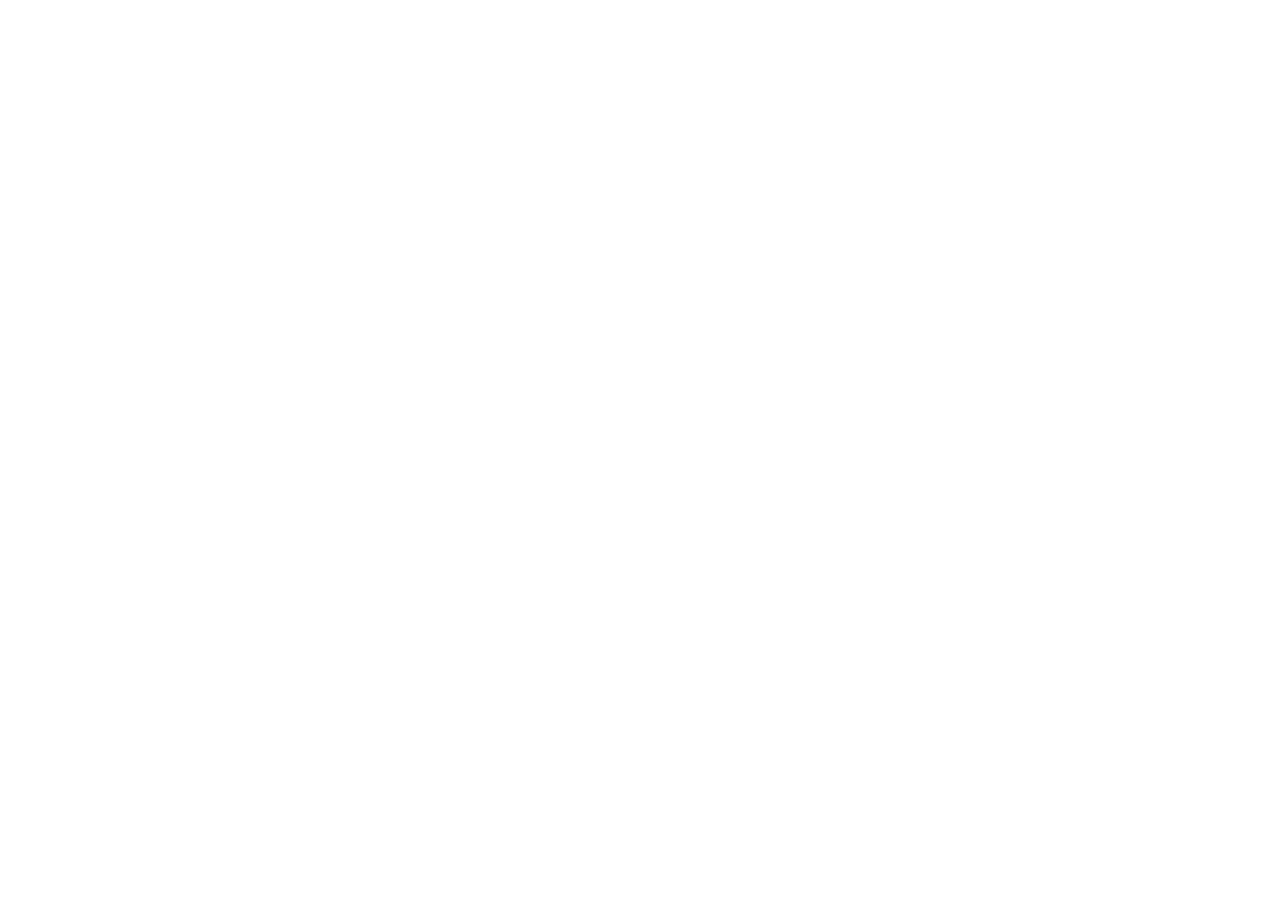
==== MProject_code/index.html @ 2da3b0a9 "First bubble chart" ====
<!DOCTYPE html>
<html lang='fr'>

<head>
  <meta charset="utf-8">
  <title>French names (D3)</title>
  <!--script type="text/javascript" src="js/d3/d3.js"></script-->
  <script type="text/javascript" src="js/d3v4/d3.js"></script>
  <!--style type="text/css">
    div.bar {
      display: inline-block;
      width: 20px;
      height: 75px;
      /* Gets overridden by D3-assigned height below */
      margin-right: 2px;
      background-color: teal;
    }
  </style-->
</head>

<body>
  <script type="text/javascript" src="js/france_names.js"></script>
</body>

</html>
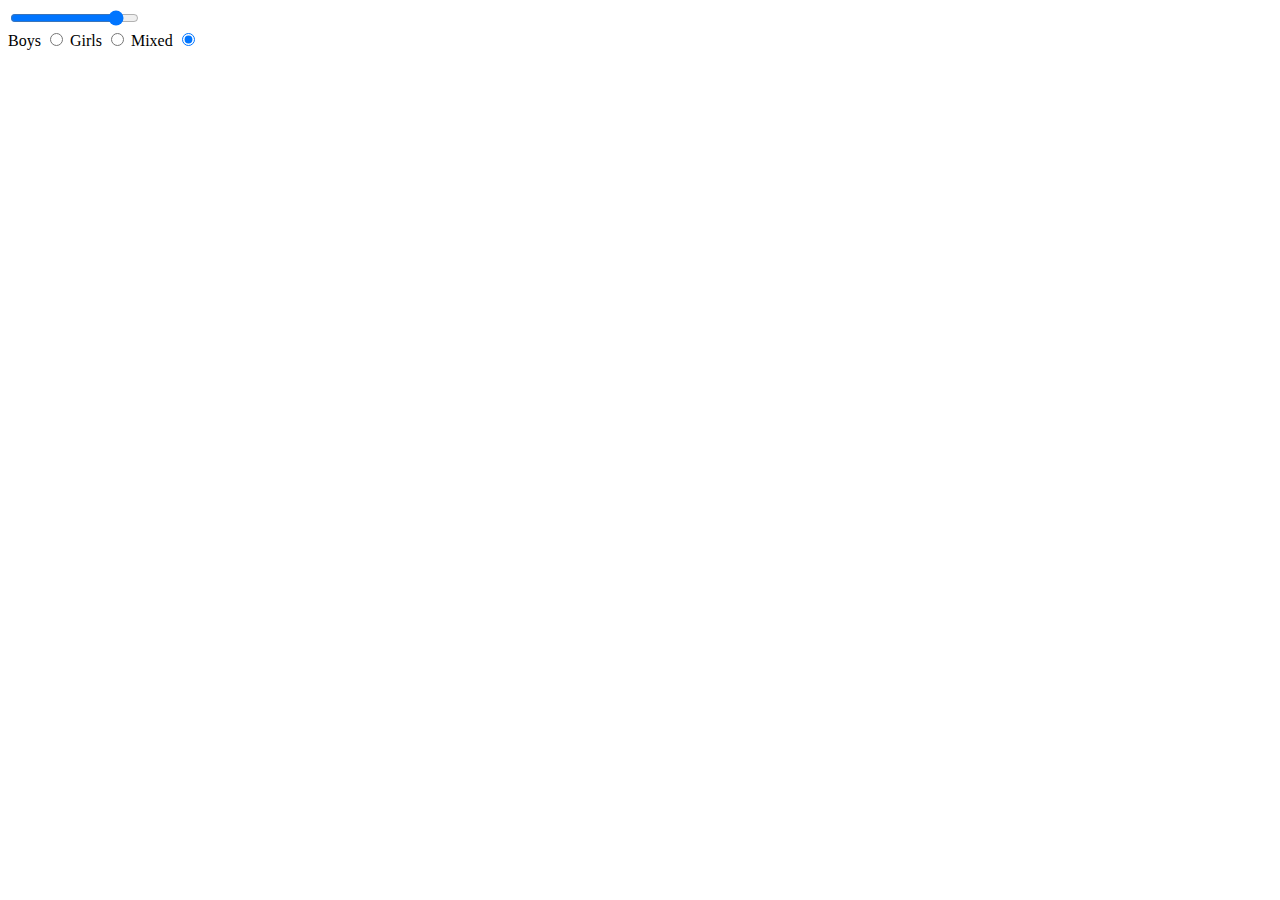
==== commit c2aea682: "merge branche Marine" ====
--- a/MProject_code/index.html
+++ b/MProject_code/index.html
@@ -19,6 +19,19 @@
 </head>
 
 <body>
+
+  <form name="ee">
+
+    <input type="range" min="1900" max="2015" value="2000" id="year_range">
+    <div id="div_year"></div>
+    Boys <input type="radio" name="dmc" value="boys" onClick="teste()">
+    Girls <input type="radio" name="dmc" value="girls" onClick="teste()">
+    Mixed <input type="radio" name="dmc" value="mixed" checked onClick="teste()">
+
+
+
+
+  </form>
   <script type="text/javascript" src="js/france_names.js"></script>
 </body>
 
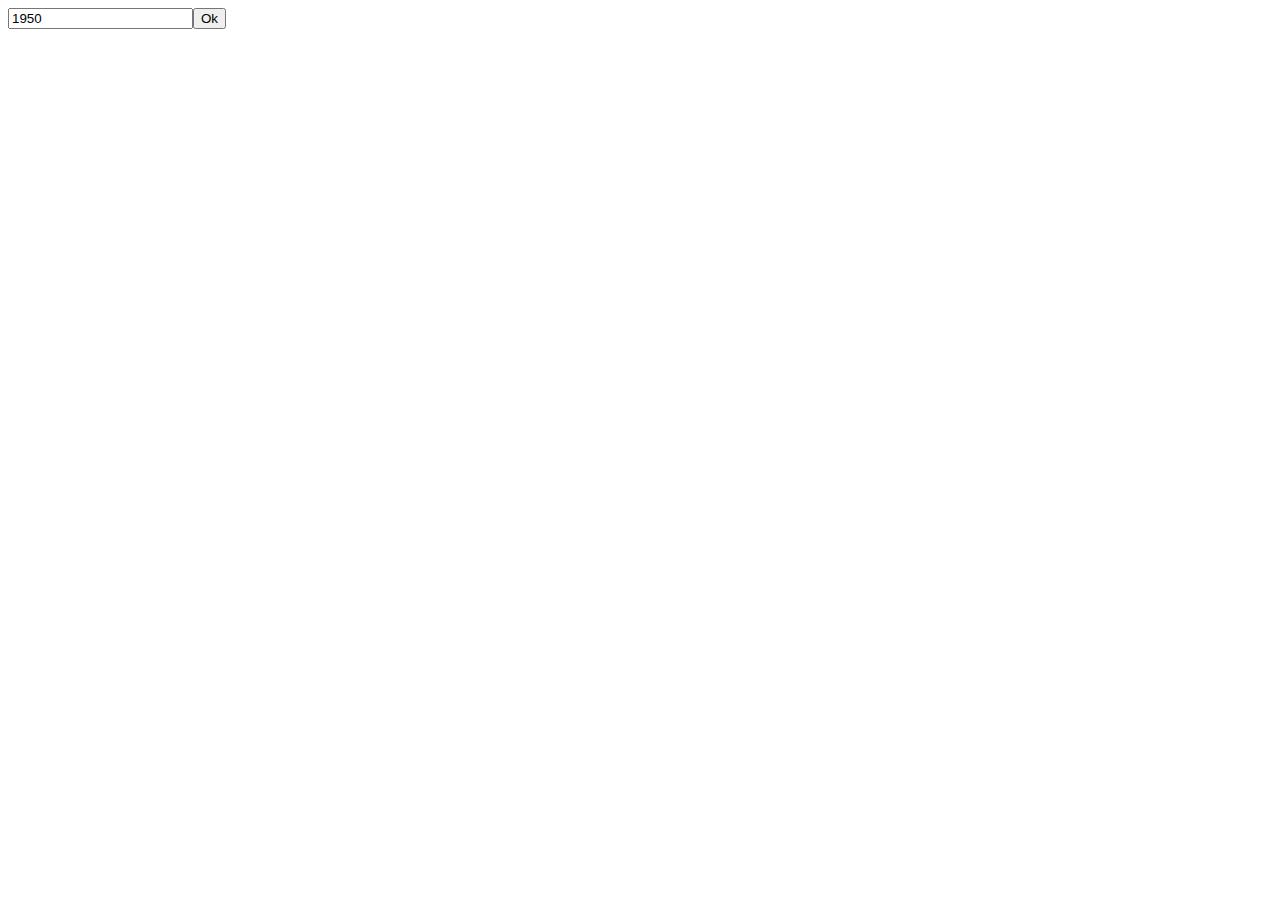
==== commit 52de3509: "optimisations" ====
--- a/MProject_code/index.html
+++ b/MProject_code/index.html
@@ -3,36 +3,20 @@
 
 <head>
   <meta charset="utf-8">
-  <title>French names (D3)</title>
-  <!--script type="text/javascript" src="js/d3/d3.js"></script-->
-  <script type="text/javascript" src="js/d3v4/d3.js"></script>
-  <!--style type="text/css">
-    div.bar {
-      display: inline-block;
-      width: 20px;
-      height: 75px;
-      /* Gets overridden by D3-assigned height below */
-      margin-right: 2px;
-      background-color: teal;
+  <title>Test D3js</title>
+  <script type="text/javascript" src="js/d3/d3.js"></script>
+  <style type="text/css">
+    .circle {
+      fill: #777b06;
     }
-  </style-->
+    .hcircle {
+      fill: #a96c2a;
+    }
+  </style>
 </head>
 
 <body>
-
-  <form name="ee">
-
-    <input type="range" min="1900" max="2015" value="2000" id="year_range">
-    <div id="div_year"></div>
-    Boys <input type="radio" name="dmc" value="boys" onClick="teste()">
-    Girls <input type="radio" name="dmc" value="girls" onClick="teste()">
-    Mixed <input type="radio" name="dmc" value="mixed" checked onClick="teste()">
-
-
-
-
-  </form>
-  <script type="text/javascript" src="js/france_names.js"></script>
+   <script type="text/javascript" src="js/france_names.js"></script>
 </body>
 
 </html>
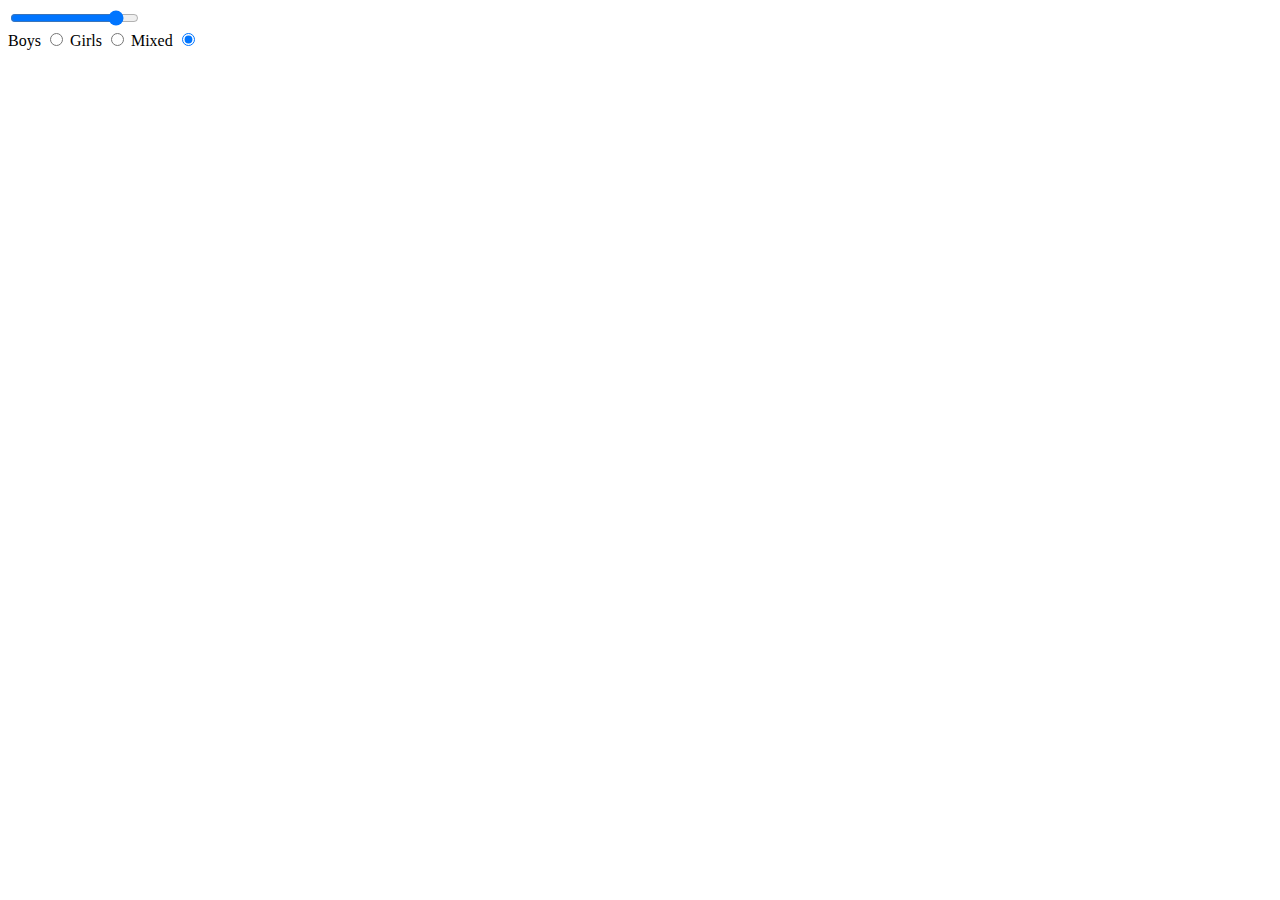
==== commit 29c4729e: "correction couleurs" ====
--- a/MProject_code/index.html
+++ b/MProject_code/index.html
@@ -5,17 +5,28 @@
   <meta charset="utf-8">
   <title>Test D3js</title>
   <script type="text/javascript" src="js/d3/d3.js"></script>
-  <style type="text/css">
+  <!--style type="text/css">
     .circle {
       fill: #777b06;
     }
     .hcircle {
       fill: #a96c2a;
     }
-  </style>
+  </style-->
 </head>
 
 <body>
+  <form>
+    <input type="range" min="1900" max="2015" value="2000" class="slider" id="year_range">
+    <div id="div_year"></div>
+    Boys <input type="radio" name="dmc" value="boys" onClick="update()">
+    Girls <input type="radio" name="dmc" value="girls" onClick="update()">
+    Mixed <input type="radio" name="dmc" value="mixed" checked onClick="update()">
+
+
+
+
+  </form>
    <script type="text/javascript" src="js/france_names.js"></script>
 </body>
 
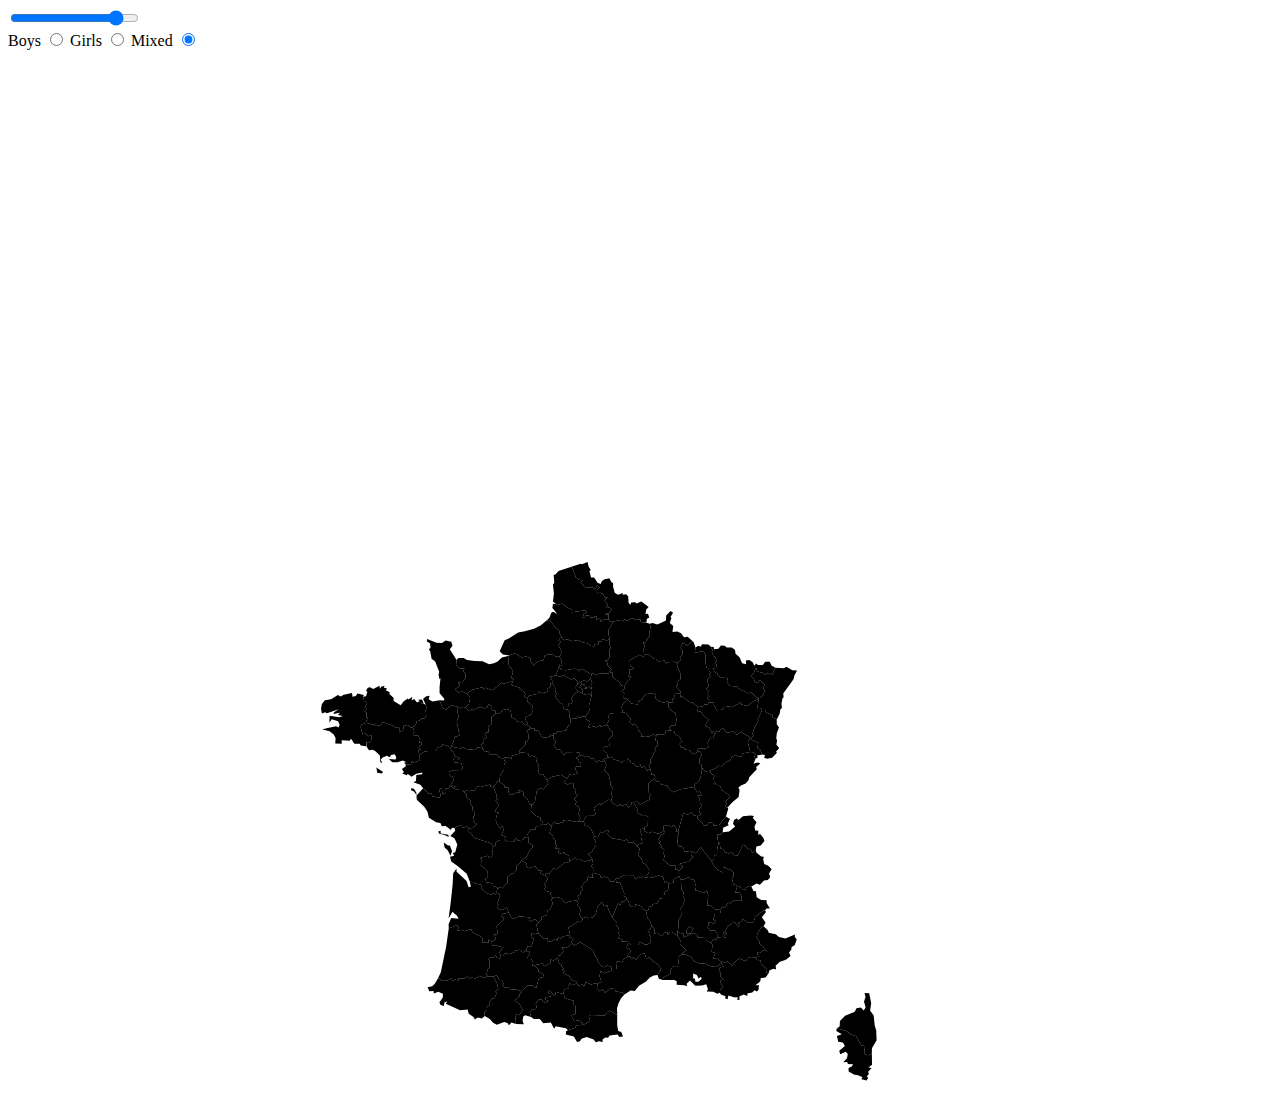
==== commit 722a8349: "merge branches carte de France et bubbles" ====
--- a/MProject_code/index.html
+++ b/MProject_code/index.html
@@ -5,29 +5,26 @@
   <meta charset="utf-8">
   <title>Test D3js</title>
   <script type="text/javascript" src="js/d3/d3.js"></script>
-  <!--style type="text/css">
-    .circle {
-      fill: #777b06;
-    }
-    .hcircle {
-      fill: #a96c2a;
-    }
-  </style-->
+  <script src="js/topojson.v2.min.js"></script>
+  <link rel="stylesheet" href="css/carte-de-france.css">
 </head>
 
 <body>
+  <div id="bubble">
   <form>
     <input type="range" min="1900" max="2015" value="2000" class="slider" id="year_range">
     <div id="div_year"></div>
     Boys <input type="radio" name="dmc" value="boys" onClick="update()">
     Girls <input type="radio" name="dmc" value="girls" onClick="update()">
     Mixed <input type="radio" name="dmc" value="mixed" checked onClick="update()">
-
-
-
-
   </form>
    <script type="text/javascript" src="js/france_names.js"></script>
+ </div>
+
+ <div id="francemap">
+  <script type="text/javascript" src="js/carte-france.js"></script>
+ </div>
+
 </body>
 
 </html>
--- a/MProject_code/css/carte-de-france.css
+++ b/MProject_code/css/carte-de-france.css
@@ -0,0 +1,66 @@
+.department {
+  cursor: pointer;
+  stroke: black;
+  stroke-width: .5px;
+}
+
+.department:hover {
+  stroke: #555;
+  stroke-width: 2px;
+}
+
+div.tooltip {
+  position: absolute;
+  opacity: 0.8;
+  z-index: 1000;
+  text-align: left;
+  border-radius: 4px;
+  padding: 8px;
+  color: #fff;
+  background-color: #000;
+  font: 12px sans-serif;
+  max-width: 300px;
+}
+
+#svgmap {
+  display: block;
+  margin: auto;
+}
+
+/* This product includes color specifications and designs developed by Cynthia Brewer (http://colorbrewer.org/). */
+
+.YlOrRd .q0-9 {
+  fill: rgb(255, 255, 204)
+}
+
+.YlOrRd .q1-9 {
+  fill: rgb(255, 237, 160)
+}
+
+.YlOrRd .q2-9 {
+  fill: rgb(254, 217, 118)
+}
+
+.YlOrRd .q3-9 {
+  fill: rgb(254, 178, 76)
+}
+
+.YlOrRd .q4-9 {
+  fill: rgb(253, 141, 60)
+}
+
+.YlOrRd .q5-9 {
+  fill: rgb(252, 78, 42)
+}
+
+.YlOrRd .q6-9 {
+  fill: rgb(227, 26, 28)
+}
+
+.YlOrRd .q7-9 {
+  fill: rgb(189, 0, 38)
+}
+
+.YlOrRd .q8-9 {
+  fill: rgb(128, 0, 38)
+}
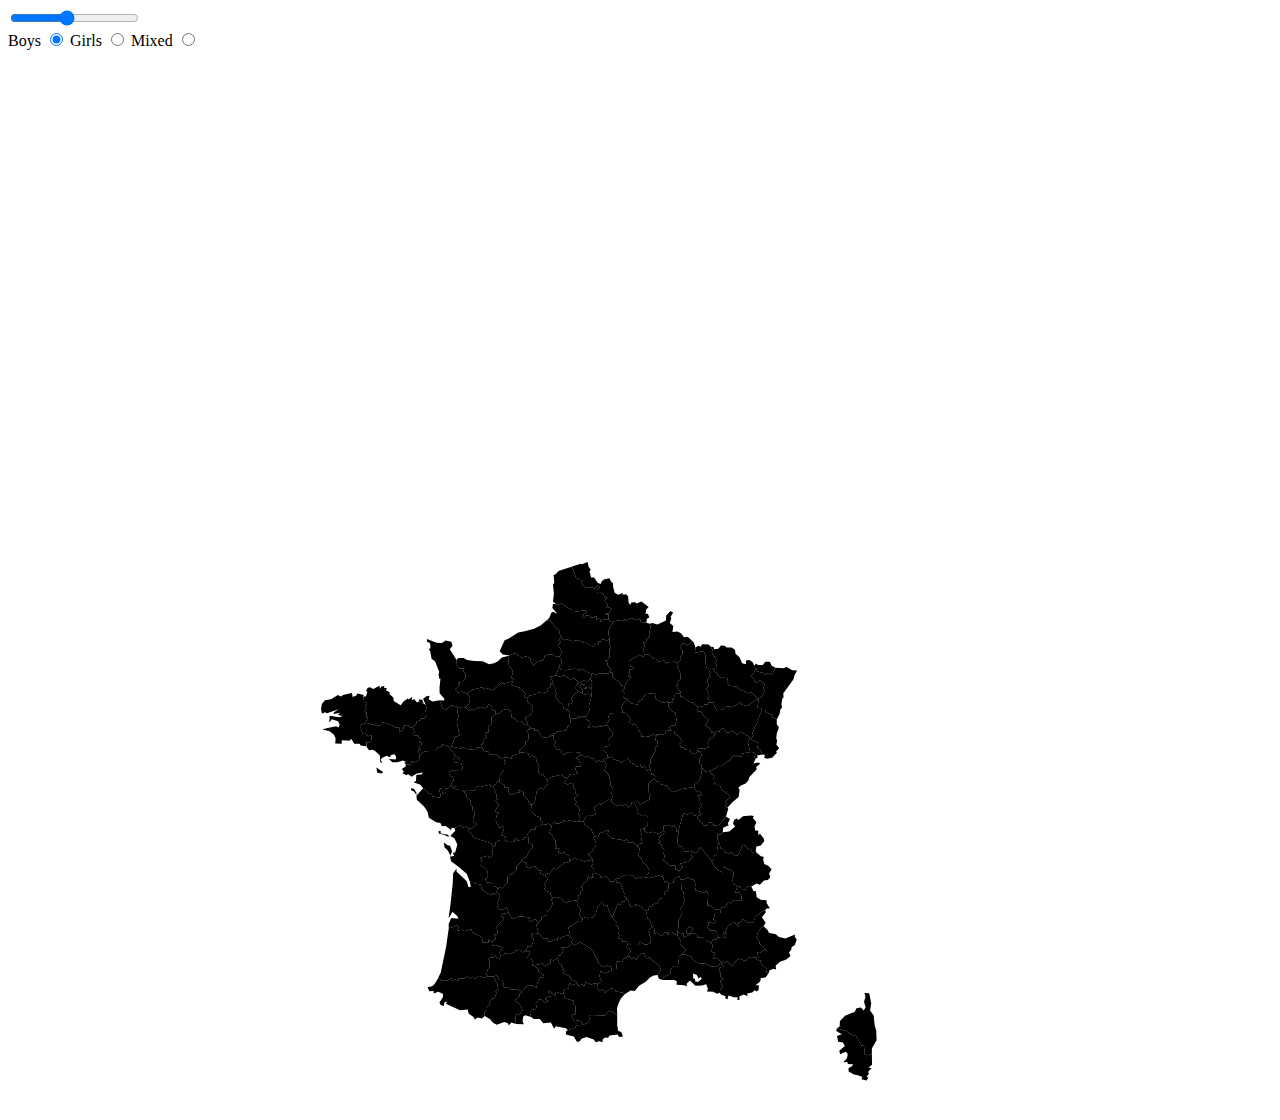
==== commit e0111578: "merge devs Marine" ====
--- a/MProject_code/index.html
+++ b/MProject_code/index.html
@@ -12,11 +12,11 @@
 <body>
   <div id="bubble">
   <form>
-    <input type="range" min="1900" max="2015" value="2000" class="slider" id="year_range">
+    <input type="range" min="1900" max="2015" value="1950" class="slider" id="year_range">
     <div id="div_year"></div>
-    Boys <input type="radio" name="dmc" value="boys" onClick="update()">
+    Boys <input type="radio" name="dmc" value="boys" checked onClick="update()">
     Girls <input type="radio" name="dmc" value="girls" onClick="update()">
-    Mixed <input type="radio" name="dmc" value="mixed" checked onClick="update()">
+    Mixed <input type="radio" name="dmc" value="mixed" onClick="update()">
   </form>
    <script type="text/javascript" src="js/france_names.js"></script>
  </div>
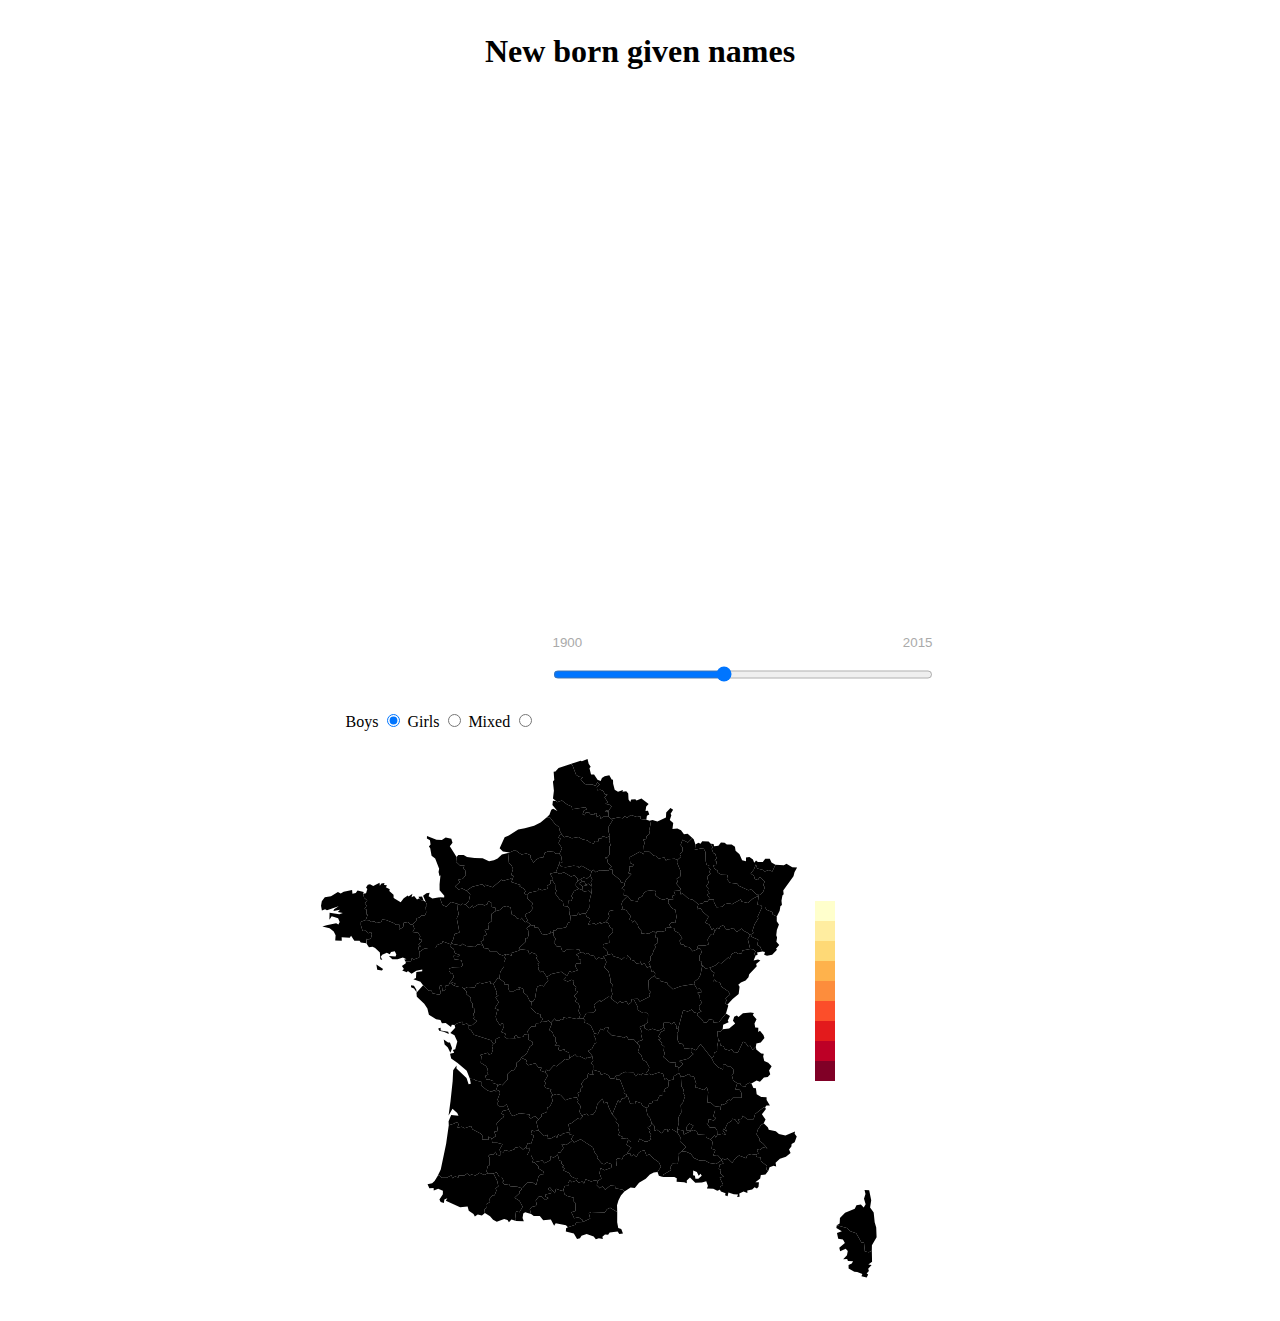
==== commit 9e612c80: "Merge 7f15d6cb73bdb14f32dbff3ad7003eb5bdb017c5 into bd55d0d0fcb208f23544bb13ef1e93b4dbe0055e" ====
--- a/MProject_code/index.html
+++ b/MProject_code/index.html
@@ -3,28 +3,32 @@
 
 <head>
   <meta charset="utf-8">
-  <title>Test D3js</title>
+  <title>French names (D3)</title>
   <script type="text/javascript" src="js/d3/d3.js"></script>
   <script src="js/topojson.v2.min.js"></script>
   <link rel="stylesheet" href="css/carte-de-france.css">
 </head>
 
 <body>
+<div top>
+    <h1>New born given names</h1>
+</div>
   <div id="bubble">
-  <form>
-    <input type="range" min="1900" max="2015" value="1950" class="slider" id="year_range">
-    <div id="div_year"></div>
+  
+ </div>
+ <div id="right_top">
+<form>
     Boys <input type="radio" name="dmc" value="boys" checked onClick="update()">
     Girls <input type="radio" name="dmc" value="girls" onClick="update()">
     Mixed <input type="radio" name="dmc" value="mixed" onClick="update()">
+
+    <input type="range" min="1900" max="2015" value="1950" class="slider" id="year_range">
   </form>
-   <script type="text/javascript" src="js/france_names.js"></script>
- </div>
-
- <div id="francemap">
-  <script type="text/javascript" src="js/carte-france.js"></script>
- </div>
-
+  <h2>
+    <div id="div_year"></div>
+     </h2>
+ <div id="francemap"></div>
+<script type="text/javascript" src="js/application.js"></script>
 </body>
 
 </html>
--- a/MProject_code/css/carte-de-france.css
+++ b/MProject_code/css/carte-de-france.css
@@ -1,3 +1,42 @@
+
+body {
+	background-image: url("../images/bebe.jpg");
+	background-repeat: no-repeat;
+	/*background-color: #92a8d1;;*/
+}
+
+h1 {text-align:center; padding: 12px 20px;}
+#left { float:left; }
+#right_top {text-align:center;padding: 12px 20px;}
+#right_bottom { text-align:center;}
+
+input[type="range"] {
+    position: relative;
+    margin-left: 1em;
+    height: 65px;
+    width : 300px;
+    padding: 20px 40px;
+
+}
+
+input[type="range"]:after,
+input[type="range"]:before {
+    position: absolute;
+    top: 1em;
+    color: #aaa;
+}
+
+input[type="range"]:before {
+    left:0em;
+    content: attr(min);
+}
+input[type="range"]:after {
+    right: 0em;
+    content: attr(max);
+}
+
+
+
 .department {
   cursor: pointer;
   stroke: black;
@@ -64,3 +103,4 @@
 .YlOrRd .q8-9 {
   fill: rgb(128, 0, 38)
 }
+
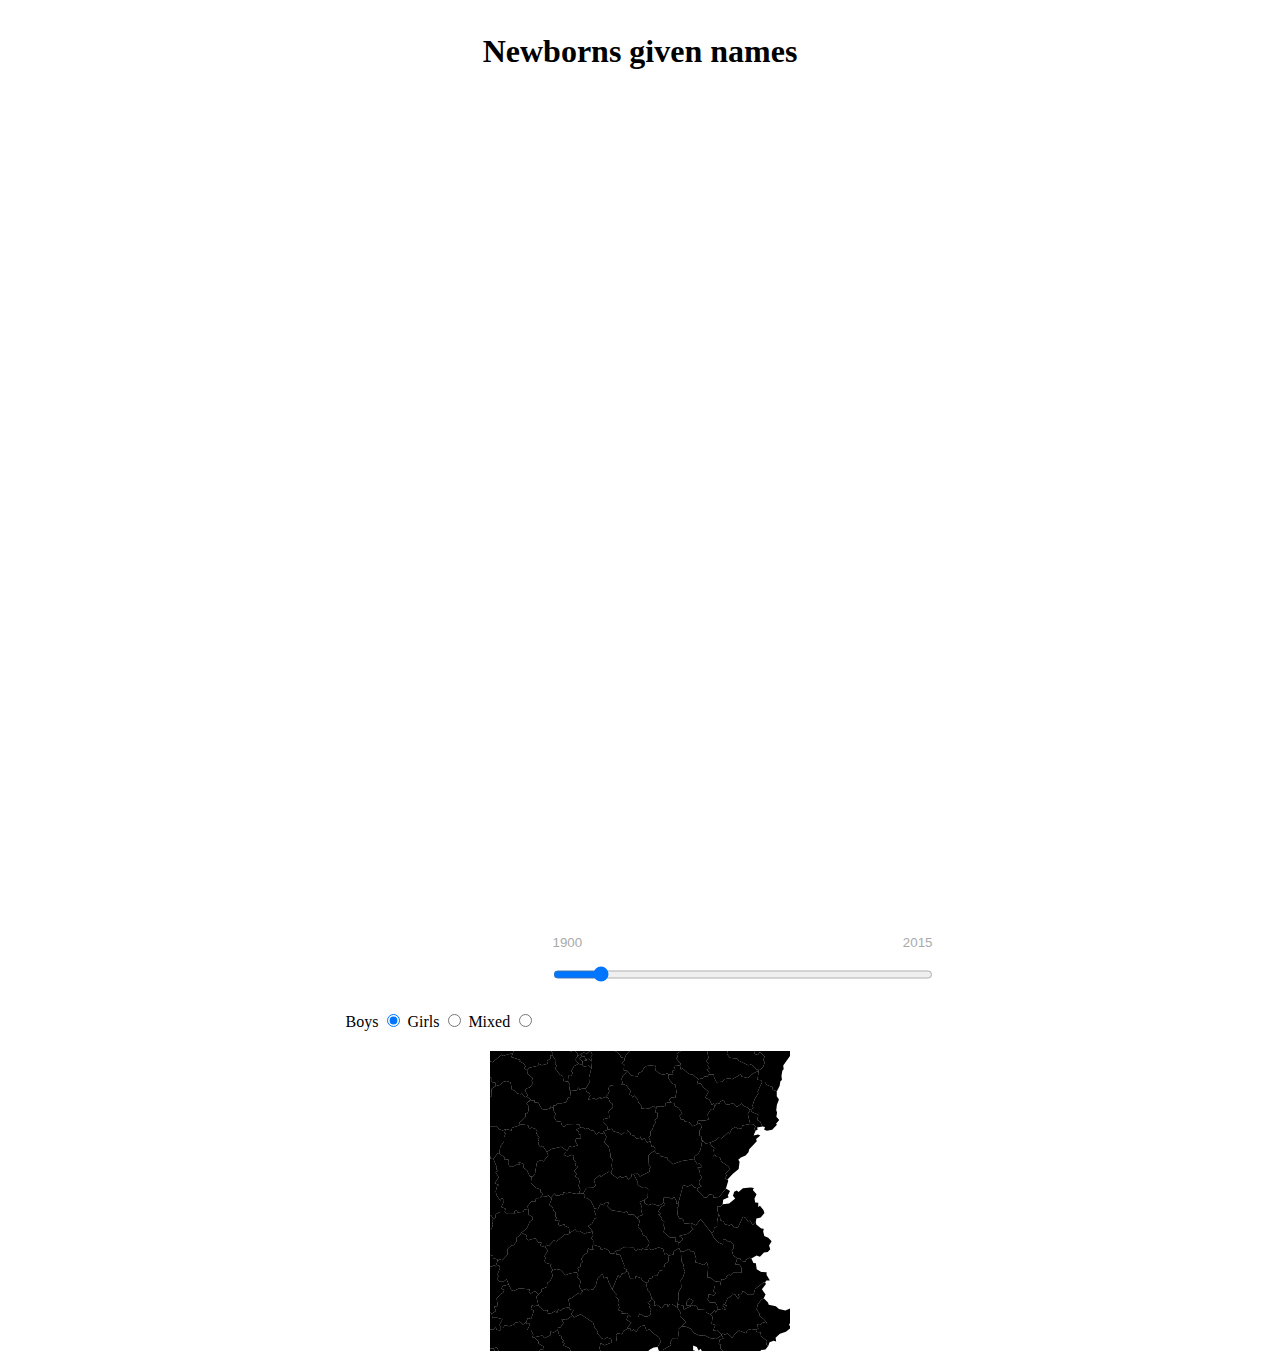
==== commit 505cba07: "pb mixed" ====
--- a/MProject_code/index.html
+++ b/MProject_code/index.html
@@ -7,11 +7,12 @@
   <script type="text/javascript" src="js/d3/d3.js"></script>
   <script src="js/topojson.v2.min.js"></script>
   <link rel="stylesheet" href="css/carte-de-france.css">
+  <link rel="stylesheet" href="css/style.css">
 </head>
 
 <body>
 <div top>
-    <h1>New born given names</h1>
+    <h1>Newborns given names</h1>
 </div>
   <div id="bubble">
   
@@ -22,11 +23,11 @@
     Girls <input type="radio" name="dmc" value="girls" onClick="update()">
     Mixed <input type="radio" name="dmc" value="mixed" onClick="update()">
 
-    <input type="range" min="1900" max="2015" value="1950" class="slider" id="year_range">
+    <input type="range" min="1900" max="2015" value="1900" class="slider" id="year_range">
   </form>
   <h2>
     <div id="div_year"></div>
-     </h2>
+  </h2>
  <div id="francemap"></div>
 <script type="text/javascript" src="js/application.js"></script>
 </body>
